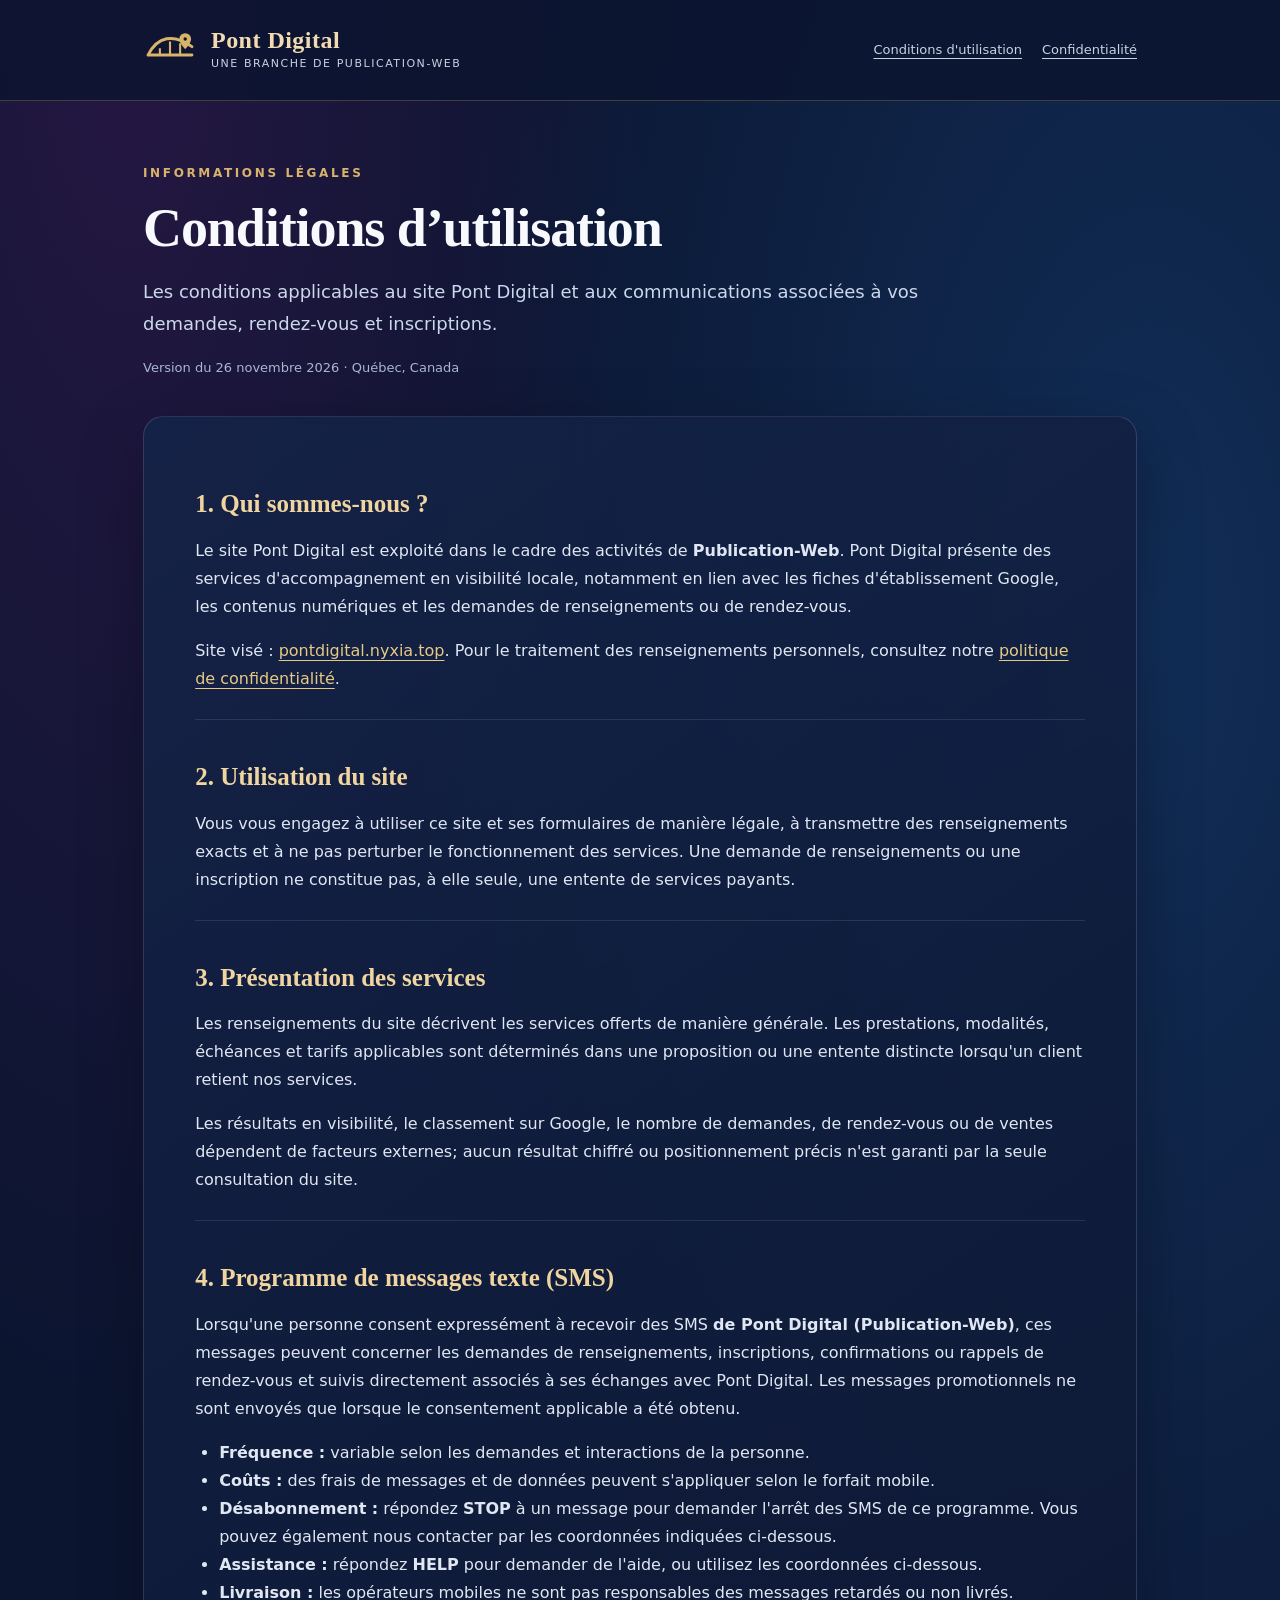
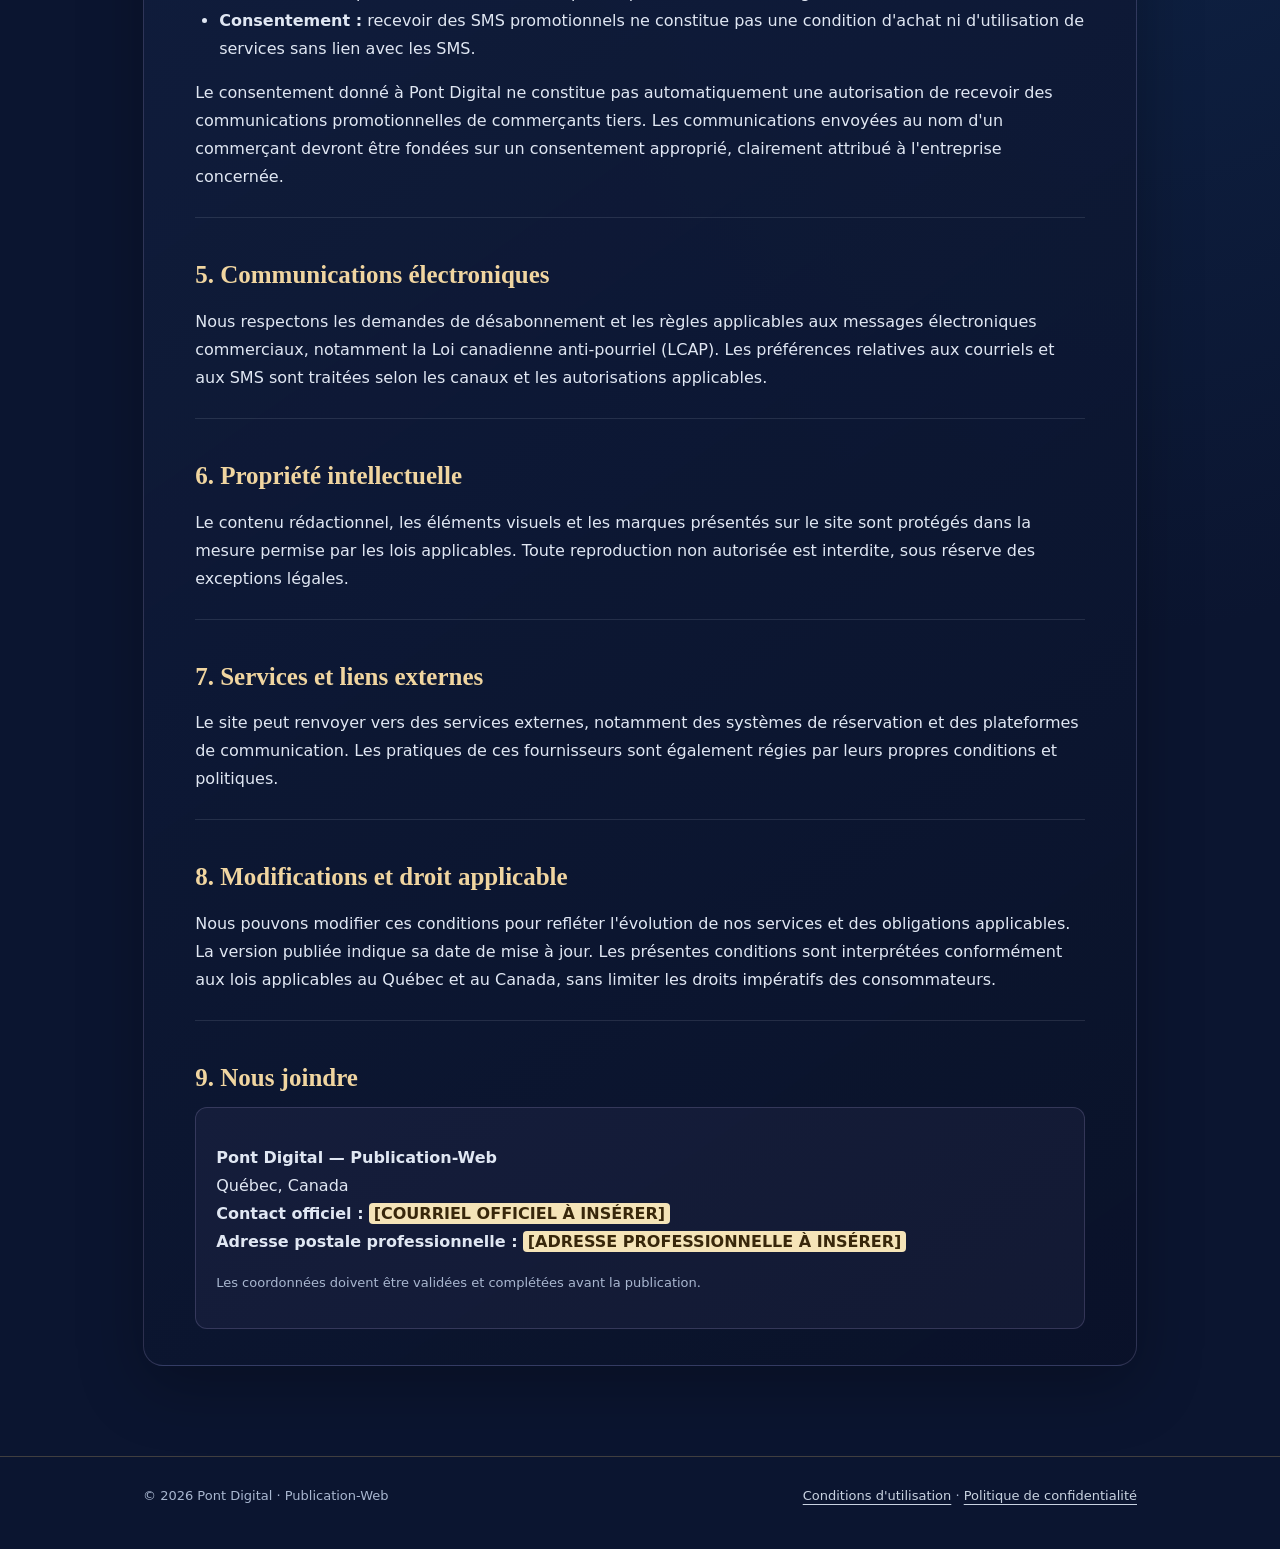
==== pontdigital/condition.html @ a967e756 "Add files via upload" ====
<!doctype html>
<html lang="fr-CA"><head><meta charset="utf-8"><meta name="viewport" content="width=device-width,initial-scale=1"><meta name="color-scheme" content="dark"><meta name="theme-color" content="#0B1530"><meta name="robots" content="index,follow"><meta name="description" content="Les conditions applicables au site Pont Digital et aux communications associées à vos demandes, rendez-vous et inscriptions."><title>Conditions d’utilisation | Pont Digital — Publication-Web</title><style>
:root{--night:#0B1530;--sapphire:#1D4E89;--steel:#1E5678;--gold:#D8B36A;--lilac:#B8A8E6;--silver:#C8D2E0;--white:#F7F9FC;--muted:#A9B7D0}
*{box-sizing:border-box}html{scroll-behavior:smooth}body{margin:0;color:var(--white);background:radial-gradient(ellipse at 10% 0%,#251742 0,transparent 32%),radial-gradient(ellipse at 90% 20%,#112d56 0,transparent 45%),var(--night);font:16px/1.75 system-ui,-apple-system,Segoe UI,Arial,sans-serif;min-height:100vh}a{color:#e7c986;text-underline-offset:4px}a:hover{color:#fff}header{border-bottom:1px solid #d8b36a42;background:#0b1530d9} .wrap{max-width:1050px;margin:auto;padding:0 28px}.top{display:flex;justify-content:space-between;align-items:center;gap:20px;min-height:100px}.brand{text-decoration:none;display:flex;align-items:center;gap:14px;color:#fff}.mark{width:54px;height:54px;flex:none}.brand strong{display:block;font:700 24px Georgia,serif;letter-spacing:.02em;color:#f2dbb2}.brand small{display:block;color:var(--silver);font-size:11px;letter-spacing:.14em;text-transform:uppercase}.nav{display:flex;gap:20px;flex-wrap:wrap;font-size:13px}.nav a{color:var(--silver)}main{padding:62px 0 90px}.kicker{font-size:12px;letter-spacing:.22em;text-transform:uppercase;color:var(--gold);font-weight:700}h1{font:700 clamp(34px,5vw,54px)/1.12 Georgia,serif;margin:14px 0 15px;letter-spacing:-.02em}h2{font:600 25px/1.35 Georgia,serif;color:#f0d5a0;margin:34px 0 12px}h3{font-size:17px;color:var(--lilac);margin-top:24px}p,li{color:#e0e7f3}ul{padding-left:24px}.lead{font-size:18px;max-width:780px;color:#cbd8ec}.meta{font-size:13px;color:var(--muted)}.panel{background:linear-gradient(145deg,#142449d9,#0a1229f5);border:1px solid #b8a8e633;border-radius:20px;box-shadow:0 20px 65px #0004;padding:36px clamp(18px,4vw,52px);margin-top:36px}.panel section+section{border-top:1px solid #c8d2e021;padding-top:6px;margin-top:26px}.notice{border-left:3px solid var(--gold);background:#d8b36a14;padding:14px 18px;border-radius:0 10px 10px 0}.tag{font-size:12px;color:var(--gold);font-weight:700;text-transform:uppercase;letter-spacing:.08em}.contact{background:#b8a8e60e;border:1px solid #b8a8e633;padding:20px;border-radius:12px}.pending{background:#f5e4b8;color:#38270b;font-weight:650;border-radius:4px;padding:1px 5px}footer{border-top:1px solid #d8b36a42;padding:28px 0 42px;color:var(--muted);font-size:13px}footer .wrap{display:flex;gap:16px;align-items:center;justify-content:space-between;flex-wrap:wrap}footer a{color:var(--silver)}@media(max-width:620px){.top{align-items:flex-start;flex-direction:column;padding:22px 0}.nav{gap:12px}main{padding-top:38px}.panel{padding:25px 18px}}
@media print{body{background:white;color:#111}header,footer{display:none}.panel{box-shadow:none;border:0;padding:0}h1,h2,p,li{color:#111!important}.lead{color:#444}}
</style></head>
<body><header><div class="wrap top"><a class="brand" href="https://pontdigital.nyxia.top/"><svg class="mark" viewBox="0 0 64 64" aria-hidden="true" fill="none"><path d="M6 38C17 16 36 12 58 28M6 38h52" stroke="#D8B36A" stroke-width="3.5" stroke-linecap="round"/><path d="M20 30v8M32 22v16M44 24v14" stroke="#D8B36A" stroke-width="2.5"/><path d="M50 12a7 7 0 0 1 7 7c0 5-7 12-7 12s-7-7-7-12a7 7 0 0 1 7-7Z" fill="#D8B36A"/><circle cx="50" cy="19" r="2" fill="#0B1530"/></svg><span><strong>Pont Digital</strong><small>Une branche de Publication-Web</small></span></a><nav class="nav" aria-label="Navigation des informations légales"><a href="/condition.html">Conditions d'utilisation</a><a href="/politique.html">Confidentialité</a></nav></div></header>
<main><div class="wrap"><div class="kicker">Informations légales</div><h1>Conditions d’utilisation</h1><p class="lead">Les conditions applicables au site Pont Digital et aux communications associées à vos demandes, rendez-vous et inscriptions.</p><p class="meta">Version du 26 novembre 2026 · Québec, Canada</p><article class="panel">
<section><h2>1. Qui sommes-nous ?</h2><p>Le site Pont Digital est exploité dans le cadre des activités de <strong>Publication-Web</strong>. Pont Digital présente des services d'accompagnement en visibilité locale, notamment en lien avec les fiches d'établissement Google, les contenus numériques et les demandes de renseignements ou de rendez-vous.</p><p>Site visé : <a href="https://pontdigital.nyxia.top/">pontdigital.nyxia.top</a>. Pour le traitement des renseignements personnels, consultez notre <a href="/politique.html">politique de confidentialité</a>.</p></section>
<section><h2>2. Utilisation du site</h2><p>Vous vous engagez à utiliser ce site et ses formulaires de manière légale, à transmettre des renseignements exacts et à ne pas perturber le fonctionnement des services. Une demande de renseignements ou une inscription ne constitue pas, à elle seule, une entente de services payants.</p></section>
<section><h2>3. Présentation des services</h2><p>Les renseignements du site décrivent les services offerts de manière générale. Les prestations, modalités, échéances et tarifs applicables sont déterminés dans une proposition ou une entente distincte lorsqu'un client retient nos services.</p><p>Les résultats en visibilité, le classement sur Google, le nombre de demandes, de rendez-vous ou de ventes dépendent de facteurs externes; aucun résultat chiffré ou positionnement précis n'est garanti par la seule consultation du site.</p></section>
<section><h2>4. Programme de messages texte (SMS)</h2><p>Lorsqu'une personne consent expressément à recevoir des SMS <strong>de Pont Digital (Publication-Web)</strong>, ces messages peuvent concerner les demandes de renseignements, inscriptions, confirmations ou rappels de rendez-vous et suivis directement associés à ses échanges avec Pont Digital. Les messages promotionnels ne sont envoyés que lorsque le consentement applicable a été obtenu.</p><ul><li><strong>Fréquence :</strong> variable selon les demandes et interactions de la personne.</li><li><strong>Coûts :</strong> des frais de messages et de données peuvent s'appliquer selon le forfait mobile.</li><li><strong>Désabonnement :</strong> répondez <strong>STOP</strong> à un message pour demander l'arrêt des SMS de ce programme. Vous pouvez également nous contacter par les coordonnées indiquées ci-dessous.</li><li><strong>Assistance :</strong> répondez <strong>HELP</strong> pour demander de l'aide, ou utilisez les coordonnées ci-dessous.</li><li><strong>Livraison :</strong> les opérateurs mobiles ne sont pas responsables des messages retardés ou non livrés.</li><li><strong>Consentement :</strong> recevoir des SMS promotionnels ne constitue pas une condition d'achat ni d'utilisation de services sans lien avec les SMS.</li></ul><p>Le consentement donné à Pont Digital ne constitue pas automatiquement une autorisation de recevoir des communications promotionnelles de commerçants tiers. Les communications envoyées au nom d'un commerçant devront être fondées sur un consentement approprié, clairement attribué à l'entreprise concernée.</p></section>
<section><h2>5. Communications électroniques</h2><p>Nous respectons les demandes de désabonnement et les règles applicables aux messages électroniques commerciaux, notamment la Loi canadienne anti-pourriel (LCAP). Les préférences relatives aux courriels et aux SMS sont traitées selon les canaux et les autorisations applicables.</p></section>
<section><h2>6. Propriété intellectuelle</h2><p>Le contenu rédactionnel, les éléments visuels et les marques présentés sur le site sont protégés dans la mesure permise par les lois applicables. Toute reproduction non autorisée est interdite, sous réserve des exceptions légales.</p></section>
<section><h2>7. Services et liens externes</h2><p>Le site peut renvoyer vers des services externes, notamment des systèmes de réservation et des plateformes de communication. Les pratiques de ces fournisseurs sont également régies par leurs propres conditions et politiques.</p></section>
<section><h2>8. Modifications et droit applicable</h2><p>Nous pouvons modifier ces conditions pour refléter l'évolution de nos services et des obligations applicables. La version publiée indique sa date de mise à jour. Les présentes conditions sont interprétées conformément aux lois applicables au Québec et au Canada, sans limiter les droits impératifs des consommateurs.</p></section>
<section><h2>9. Nous joindre</h2><div class="contact"><p><strong>Pont Digital — Publication-Web</strong><br>Québec, Canada<br><strong>Contact officiel :</strong> <span class="pending">[COURRIEL OFFICIEL À INSÉRER]</span><br><strong>Adresse postale professionnelle :</strong> <span class="pending">[ADRESSE PROFESSIONNELLE À INSÉRER]</span></p><p class="meta">Les coordonnées doivent être validées et complétées avant la publication.</p></div></section>
</article></div></main>
<footer><div class="wrap"><span>© 2026 Pont Digital · Publication-Web</span><span><a href="/condition.html">Conditions d'utilisation</a> · <a href="/politique.html">Politique de confidentialité</a></span></div></footer></body></html>
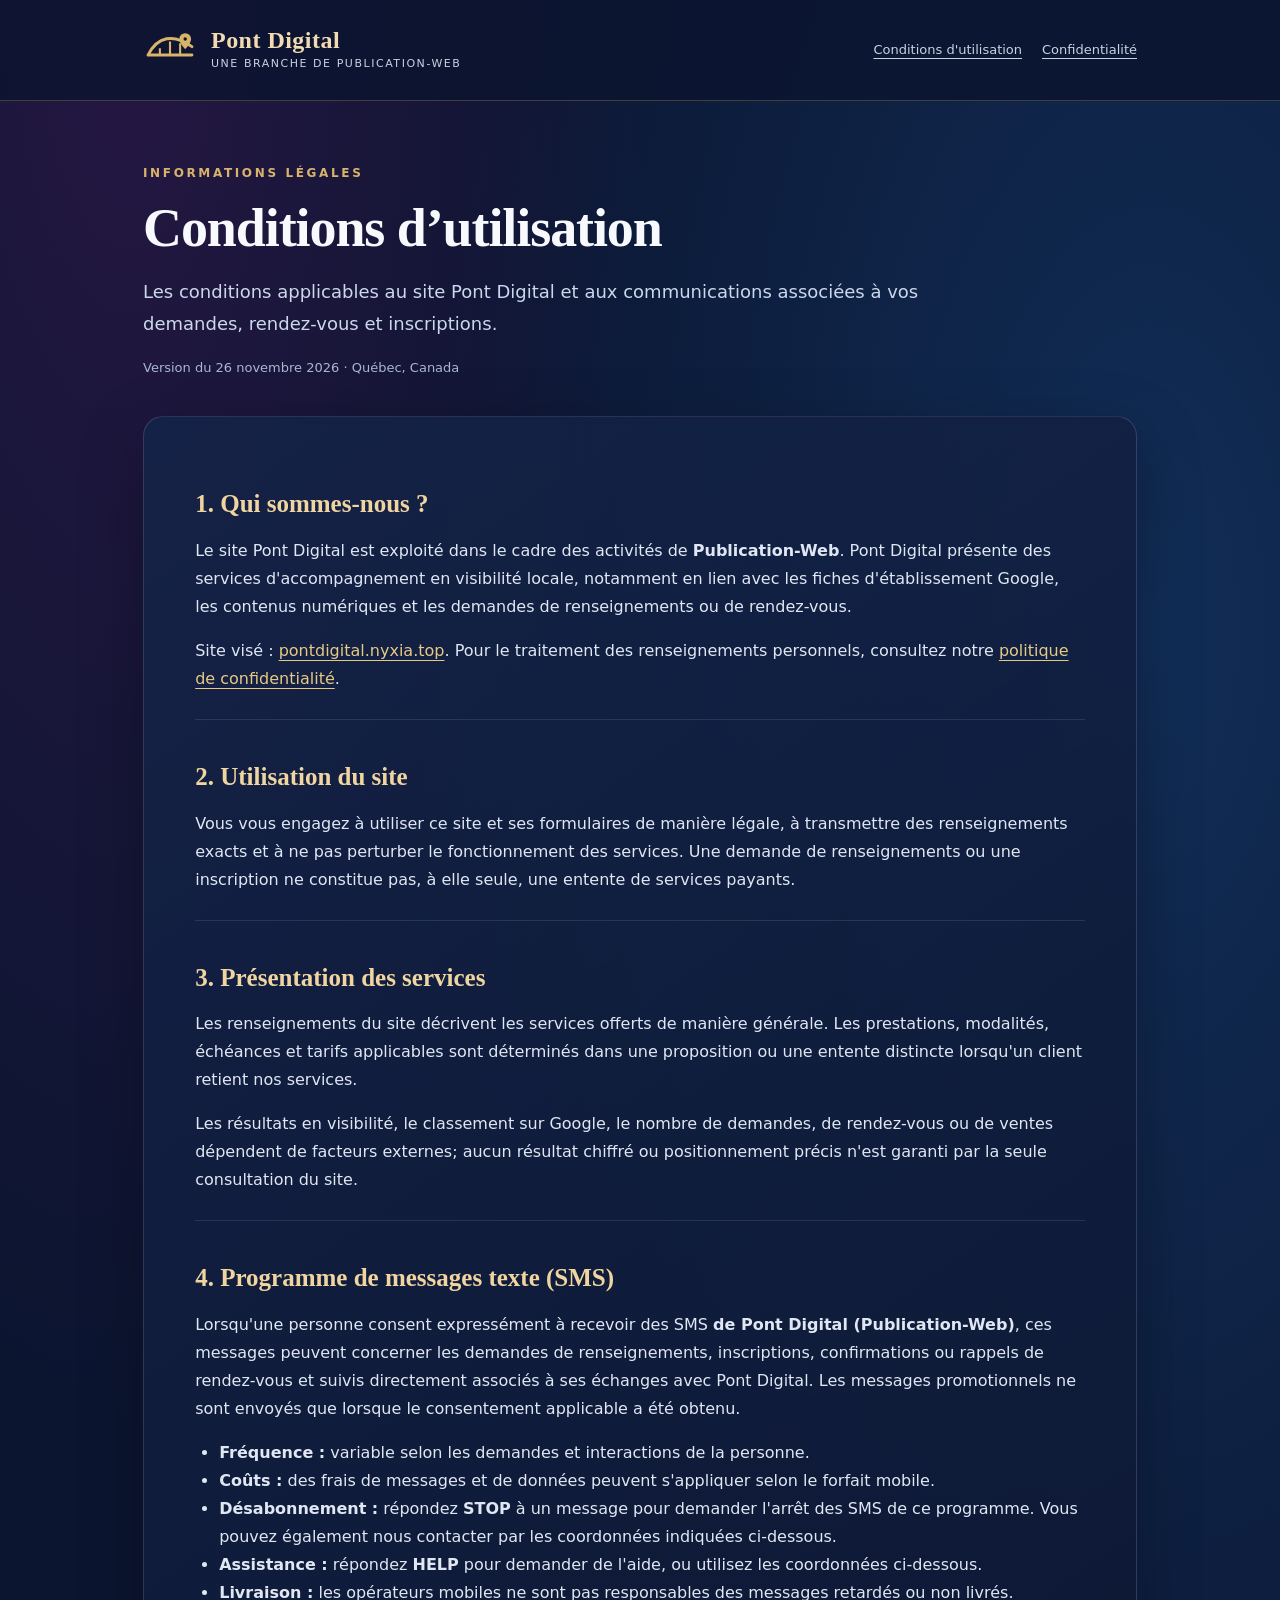
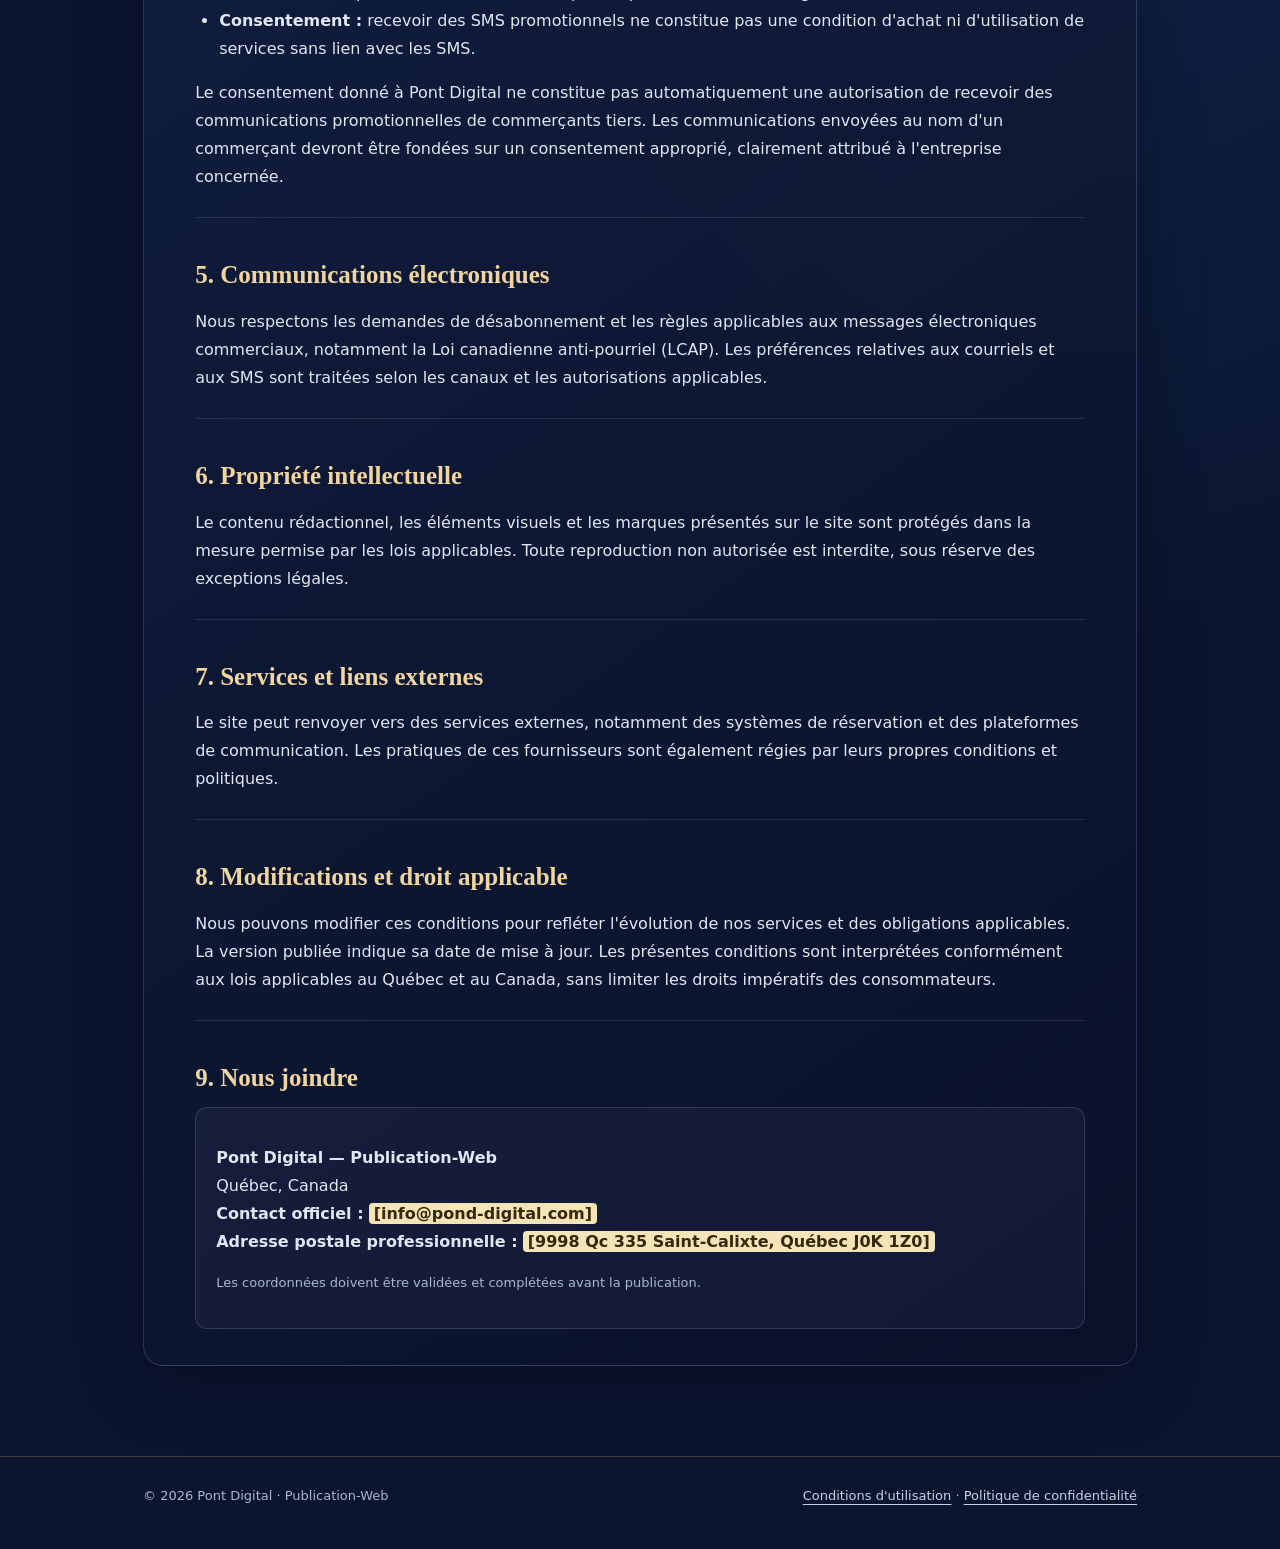
==== commit af16eebf: "Update contact information in condition.html" ====
--- a/pontdigital/condition.html
+++ b/pontdigital/condition.html
@@ -14,6 +14,6 @@
 <section><h2>6. Propriété intellectuelle</h2><p>Le contenu rédactionnel, les éléments visuels et les marques présentés sur le site sont protégés dans la mesure permise par les lois applicables. Toute reproduction non autorisée est interdite, sous réserve des exceptions légales.</p></section>
 <section><h2>7. Services et liens externes</h2><p>Le site peut renvoyer vers des services externes, notamment des systèmes de réservation et des plateformes de communication. Les pratiques de ces fournisseurs sont également régies par leurs propres conditions et politiques.</p></section>
 <section><h2>8. Modifications et droit applicable</h2><p>Nous pouvons modifier ces conditions pour refléter l'évolution de nos services et des obligations applicables. La version publiée indique sa date de mise à jour. Les présentes conditions sont interprétées conformément aux lois applicables au Québec et au Canada, sans limiter les droits impératifs des consommateurs.</p></section>
-<section><h2>9. Nous joindre</h2><div class="contact"><p><strong>Pont Digital — Publication-Web</strong><br>Québec, Canada<br><strong>Contact officiel :</strong> <span class="pending">[COURRIEL OFFICIEL À INSÉRER]</span><br><strong>Adresse postale professionnelle :</strong> <span class="pending">[ADRESSE PROFESSIONNELLE À INSÉRER]</span></p><p class="meta">Les coordonnées doivent être validées et complétées avant la publication.</p></div></section>
+<section><h2>9. Nous joindre</h2><div class="contact"><p><strong>Pont Digital — Publication-Web</strong><br>Québec, Canada<br><strong>Contact officiel :</strong> <span class="pending">[info@pond-digital.com]</span><br><strong>Adresse postale professionnelle :</strong> <span class="pending">[9998 Qc 335 Saint-Calixte, Québec J0K 1Z0]</span></p><p class="meta">Les coordonnées doivent être validées et complétées avant la publication.</p></div></section>
 </article></div></main>
-<footer><div class="wrap"><span>© 2026 Pont Digital · Publication-Web</span><span><a href="/condition.html">Conditions d'utilisation</a> · <a href="/politique.html">Politique de confidentialité</a></span></div></footer></body></html>+<footer><div class="wrap"><span>© 2026 Pont Digital · Publication-Web</span><span><a href="/condition.html">Conditions d'utilisation</a> · <a href="/politique.html">Politique de confidentialité</a></span></div></footer></body></html>
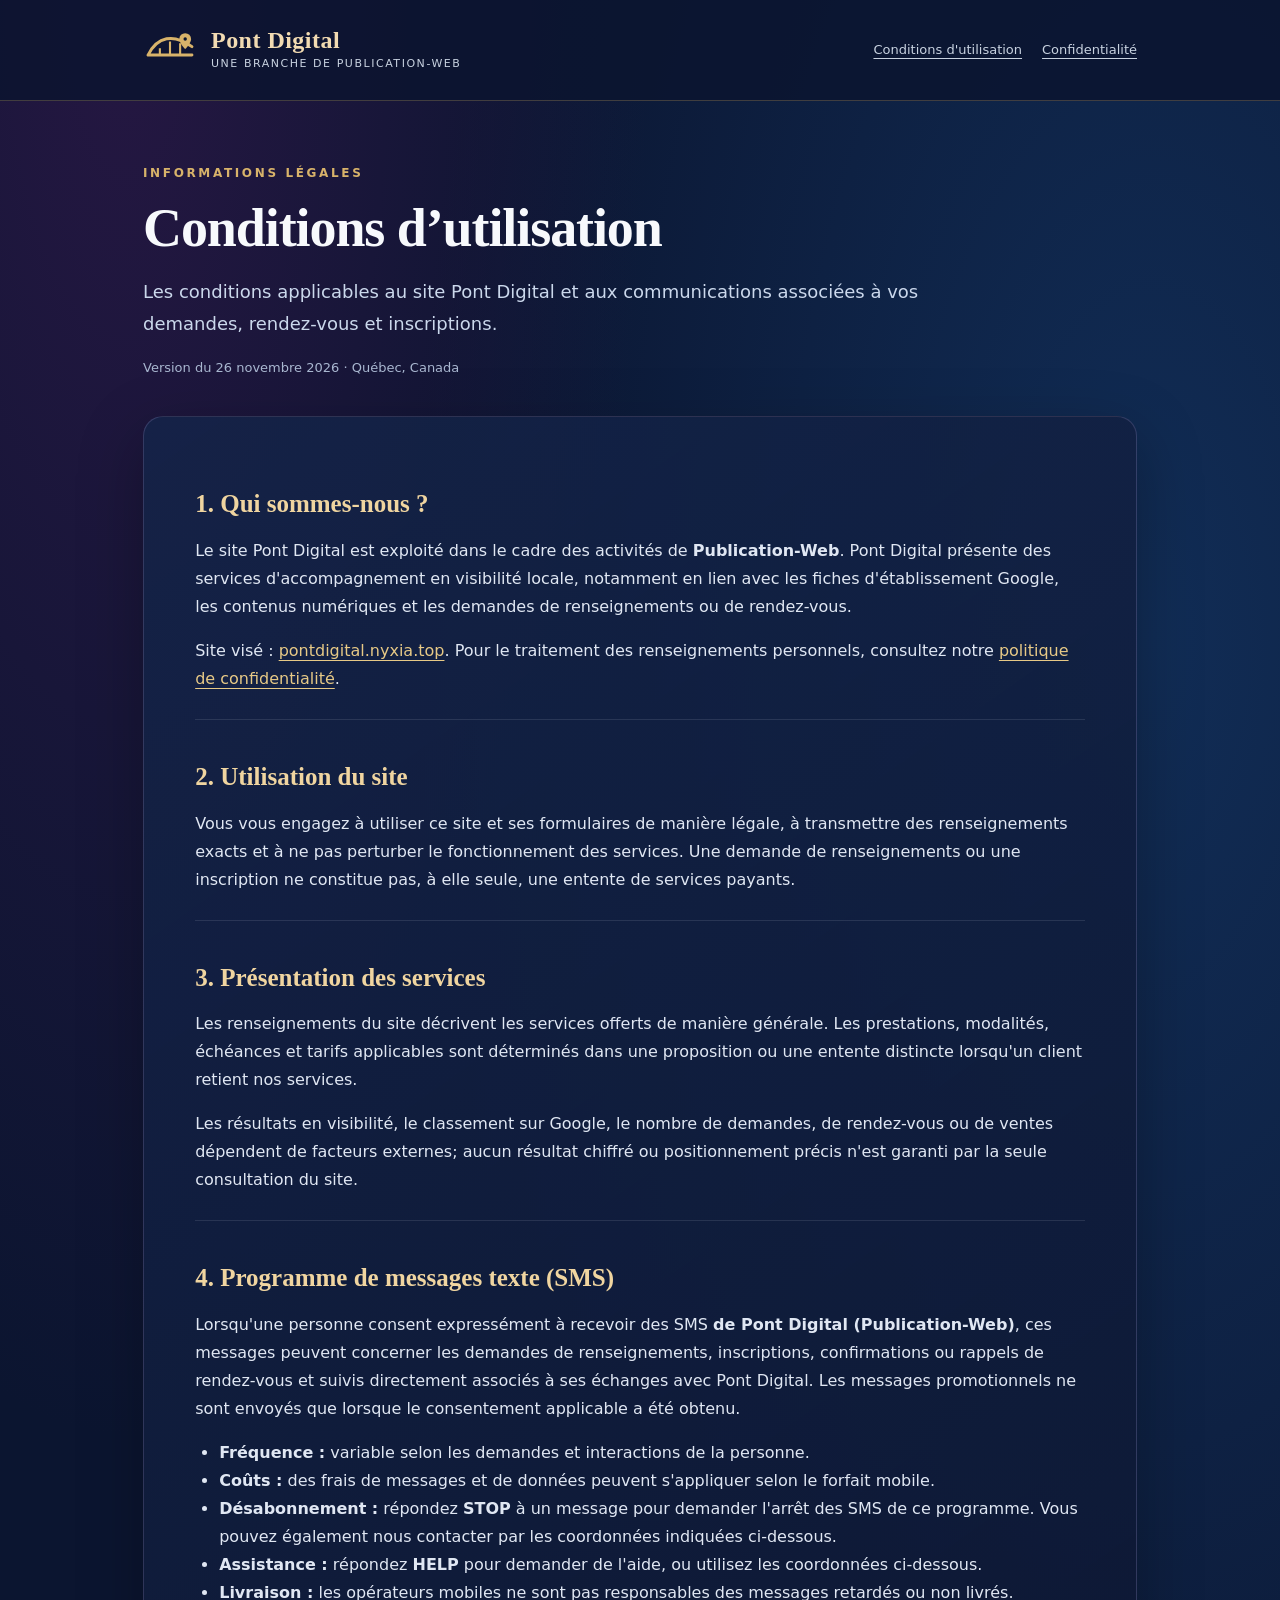
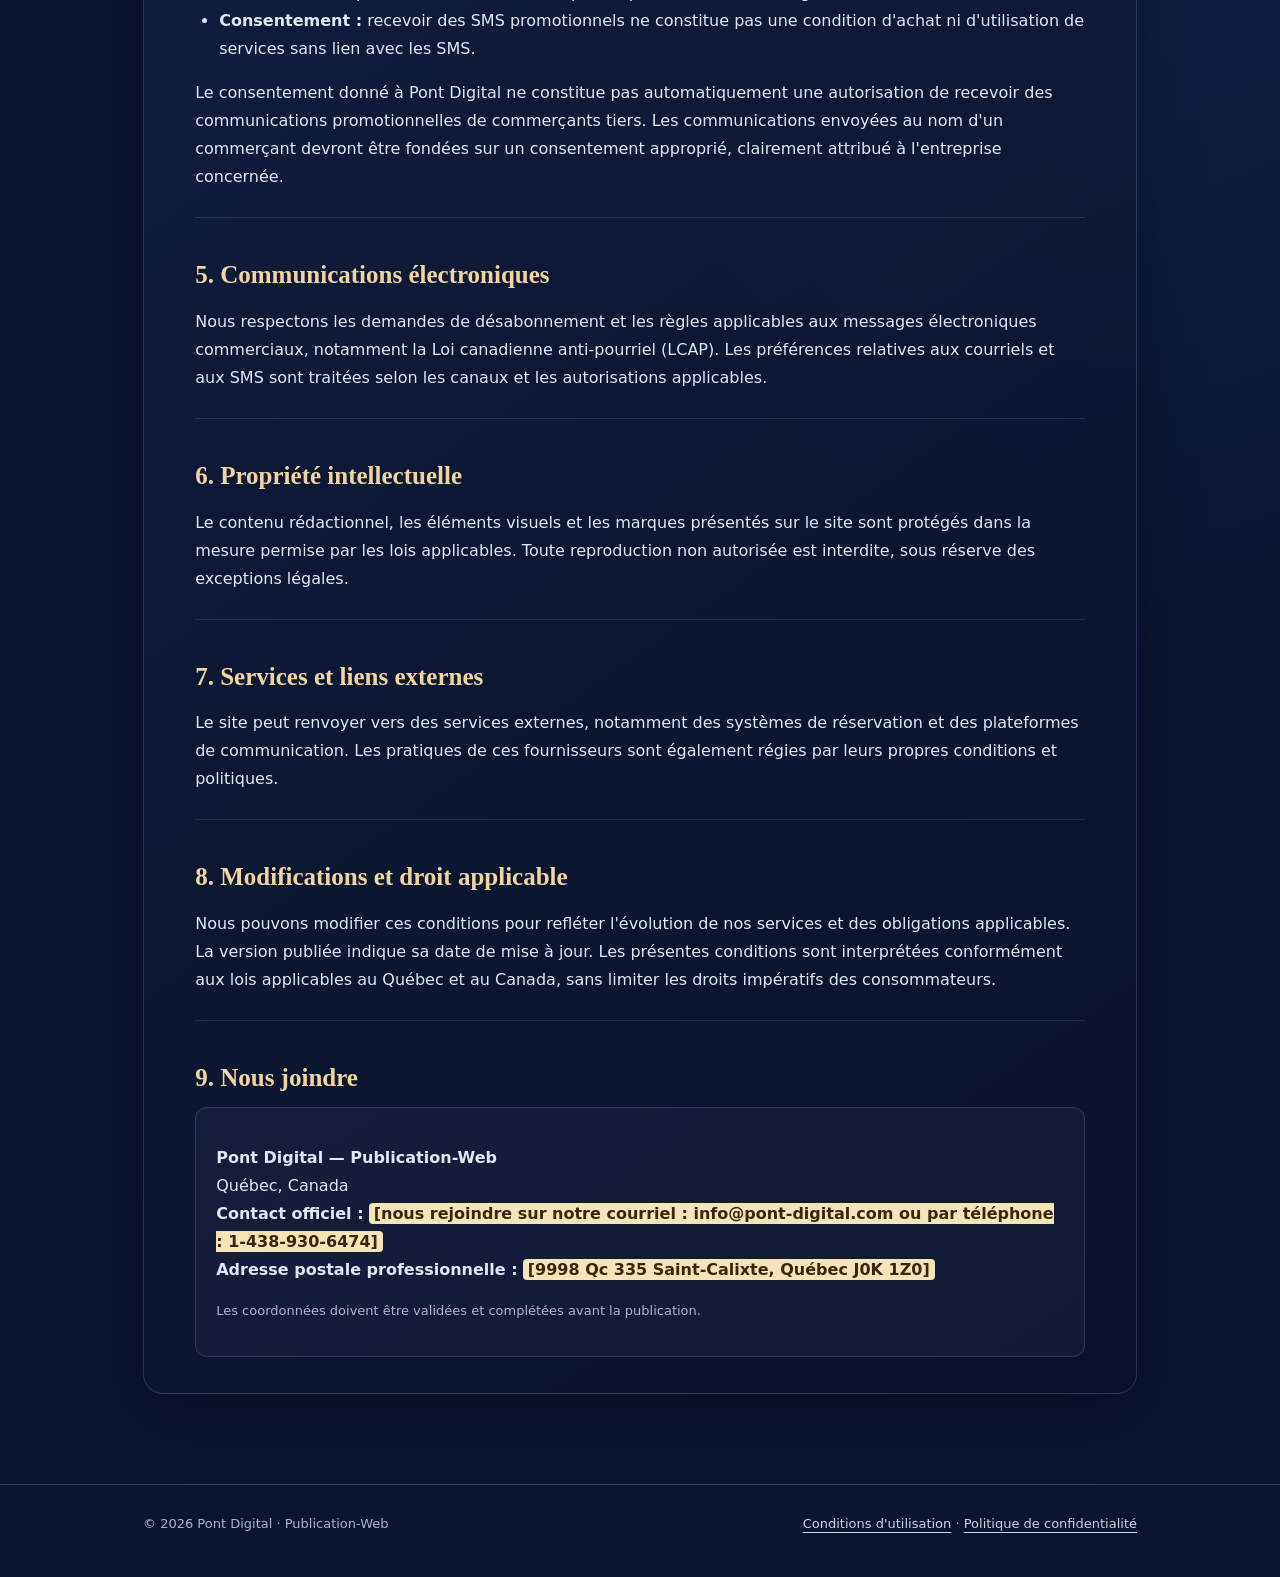
==== commit 30abcc93: "Revise contact section with updated details Updated contact information and added phone number." ====
--- a/pontdigital/condition.html
+++ b/pontdigital/condition.html
@@ -14,6 +14,6 @@
 <section><h2>6. Propriété intellectuelle</h2><p>Le contenu rédactionnel, les éléments visuels et les marques présentés sur le site sont protégés dans la mesure permise par les lois applicables. Toute reproduction non autorisée est interdite, sous réserve des exceptions légales.</p></section>
 <section><h2>7. Services et liens externes</h2><p>Le site peut renvoyer vers des services externes, notamment des systèmes de réservation et des plateformes de communication. Les pratiques de ces fournisseurs sont également régies par leurs propres conditions et politiques.</p></section>
 <section><h2>8. Modifications et droit applicable</h2><p>Nous pouvons modifier ces conditions pour refléter l'évolution de nos services et des obligations applicables. La version publiée indique sa date de mise à jour. Les présentes conditions sont interprétées conformément aux lois applicables au Québec et au Canada, sans limiter les droits impératifs des consommateurs.</p></section>
-<section><h2>9. Nous joindre</h2><div class="contact"><p><strong>Pont Digital — Publication-Web</strong><br>Québec, Canada<br><strong>Contact officiel :</strong> <span class="pending">[info@pond-digital.com]</span><br><strong>Adresse postale professionnelle :</strong> <span class="pending">[9998 Qc 335 Saint-Calixte, Québec J0K 1Z0]</span></p><p class="meta">Les coordonnées doivent être validées et complétées avant la publication.</p></div></section>
+<section><h2>9. Nous joindre</h2><div class="contact"><p><strong>Pont Digital — Publication-Web</strong><br>Québec, Canada<br><strong>Contact officiel :</strong> <span class="pending">[nous rejoindre sur notre courriel : info@pont-digital.com ou par téléphone : 1-438-930-6474]</span><br><strong>Adresse postale professionnelle :</strong> <span class="pending">[9998 Qc 335 Saint-Calixte, Québec J0K 1Z0]</span></p><p class="meta">Les coordonnées doivent être validées et complétées avant la publication.</p></div></section>
 </article></div></main>
 <footer><div class="wrap"><span>© 2026 Pont Digital · Publication-Web</span><span><a href="/condition.html">Conditions d'utilisation</a> · <a href="/politique.html">Politique de confidentialité</a></span></div></footer></body></html>
